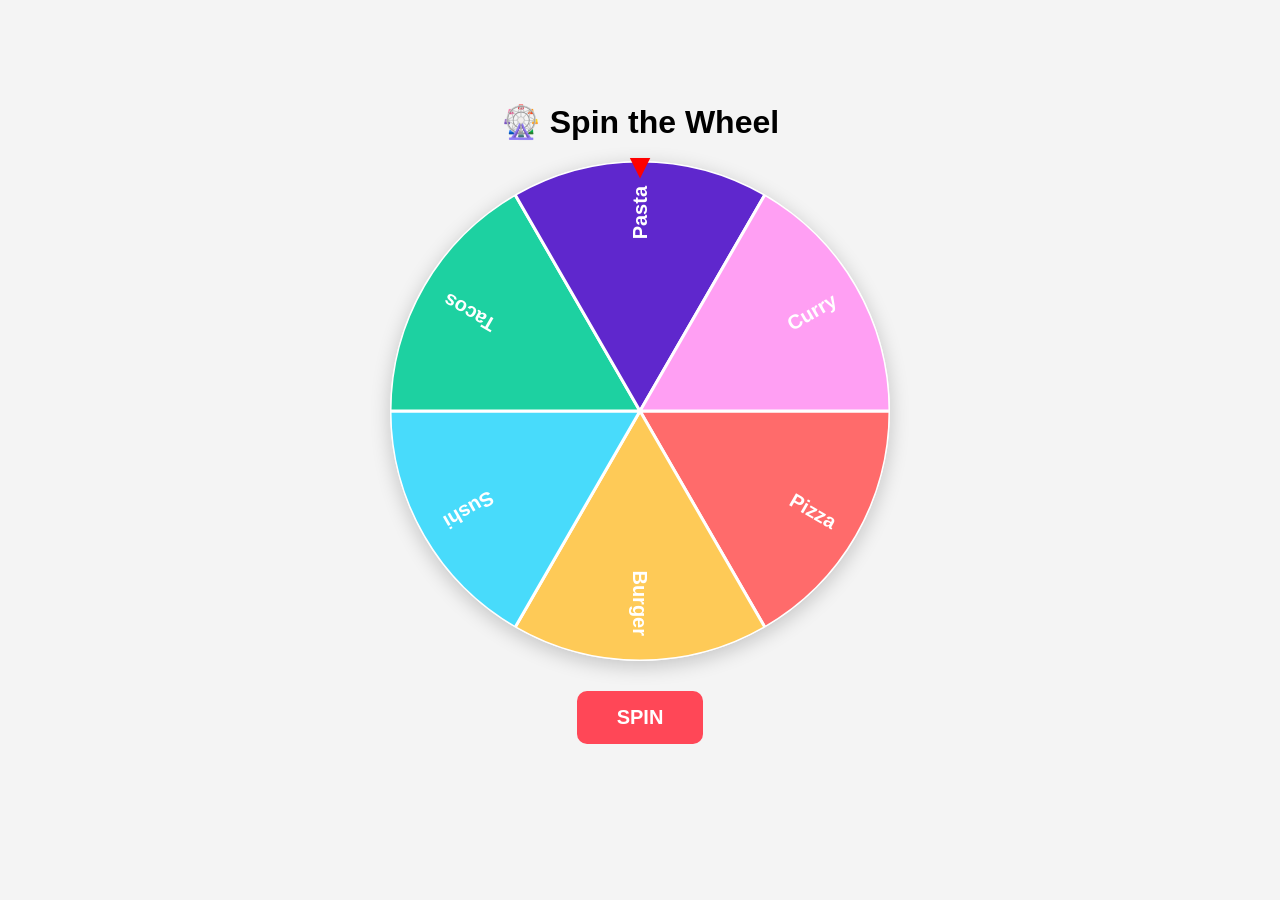
==== index.html @ 20410e54 "Add files via upload" ====
<!DOCTYPE html>
<html lang="en">
<head>
  <meta charset="UTF-8">
  <meta name="viewport" content="width=device-width, initial-scale=1.0">
  <title>Spin the Wheel</title>
  <link rel="stylesheet" href="style.css">
</head>
<body>

  <h1>🎡 Spin the Wheel</h1>

  <div class="wheel-container">
    <div id="pointer">▼</div>
    <canvas id="wheel" width="500" height="500"></canvas>
  </div>

  <button id="spinButton">SPIN</button>

  <h2 id="result"></h2>

  <script src="script.js"></script>
</body>
</html>
---- style.css ----
body {
  margin: 0;
  min-height: 100vh;
  display: flex;
  flex-direction: column;
  align-items: center;
  justify-content: center;
  font-family: Arial, sans-serif;
  background: #f4f4f4;
}

h1 {
  margin-bottom: 20px;
}

.wheel-container {
  position: relative;
}

canvas {
  display: block;
  border-radius: 50%;
  box-shadow: 0 5px 20px rgba(0, 0, 0, 0.2);
}

#pointer {
  position: absolute;
  top: -15px;
  left: 50%;
  transform: translateX(-50%);
  z-index: 2;
  font-size: 35px;
  color: red;
}

button {
  margin-top: 30px;
  padding: 15px 40px;
  border: none;
  border-radius: 10px;
  background: #ff4757;
  color: white;
  font-size: 20px;
  font-weight: bold;
  cursor: pointer;
}

button:hover {
  background: #e84118;
}

button:disabled {
  opacity: 0.5;
  cursor: not-allowed;
}

#result {
  min-height: 35px;
}
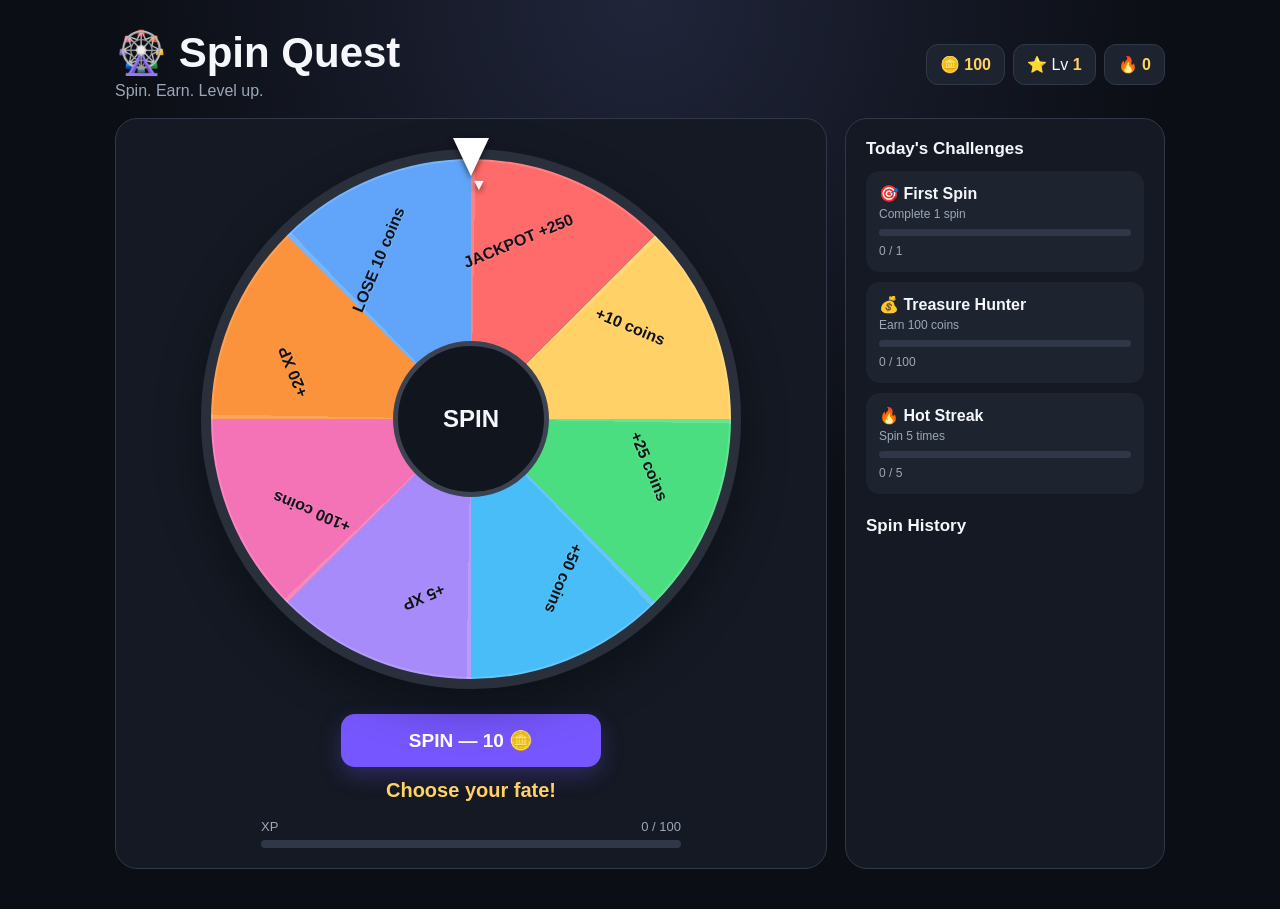
==== commit a4749185: "Add files via upload" ====
--- a/index.html
+++ b/index.html
@@ -1,24 +1,77 @@
-<!DOCTYPE html>
-<html lang="en">
-<head>
-  <meta charset="UTF-8">
-  <meta name="viewport" content="width=device-width, initial-scale=1.0">
-  <title>Spin the Wheel</title>
-  <link rel="stylesheet" href="style.css">
-</head>
-<body>
-
-  <h1>🎡 Spin the Wheel</h1>
-
-  <div class="wheel-container">
-    <div id="pointer">▼</div>
-    <canvas id="wheel" width="500" height="500"></canvas>
-  </div>
-
-  <button id="spinButton">SPIN</button>
-
-  <h2 id="result"></h2>
-
-  <script src="script.js"></script>
-</body>
-</html>+<!DOCTYPE html>
+<html lang="en">
+<head>
+  <meta charset="UTF-8">
+  <meta name="viewport" content="width=device-width, initial-scale=1.0">
+  <title>Spin Quest</title>
+  <link rel="stylesheet" href="style.css">
+</head>
+<body>
+  <main class="app">
+    <header class="topbar">
+      <div>
+        <h1>🎡 Spin Quest</h1>
+        <p>Spin. Earn. Level up.</p>
+      </div>
+      <div class="stats">
+        <div class="stat">🪙 <b id="coins">100</b></div>
+        <div class="stat">⭐ Lv <b id="level">1</b></div>
+        <div class="stat">🔥 <b id="streak">0</b></div>
+      </div>
+    </header>
+
+    <section class="game-grid">
+      <section class="panel wheel-panel">
+        <div class="wheel-wrap">
+          <div class="pointer">▼</div>
+          <div class="wheel" id="wheel" aria-label="Spin wheel">
+            <div class="labels" id="labels"></div>
+            <div class="wheel-center">SPIN</div>
+          </div>
+        </div>
+
+        <button id="spinButton" class="spin-button" type="button">
+          SPIN — 10 🪙
+        </button>
+
+        <div id="result" class="result" aria-live="polite">Choose your fate!</div>
+        <div class="xp-row">
+          <span>XP</span>
+          <span id="xpText">0 / 100</span>
+        </div>
+        <div class="xp-bar"><i id="xpBar"></i></div>
+      </section>
+
+      <aside class="panel side-panel">
+        <h2>Today's Challenges</h2>
+
+        <div class="challenge">
+          <div class="challenge-title">🎯 First Spin</div>
+          <div class="challenge-desc">Complete 1 spin</div>
+          <div class="progress"><i id="p1"></i></div>
+          <small id="t1">0 / 1</small>
+        </div>
+
+        <div class="challenge">
+          <div class="challenge-title">💰 Treasure Hunter</div>
+          <div class="challenge-desc">Earn 100 coins</div>
+          <div class="progress"><i id="p2"></i></div>
+          <small id="t2">0 / 100</small>
+        </div>
+
+        <div class="challenge">
+          <div class="challenge-title">🔥 Hot Streak</div>
+          <div class="challenge-desc">Spin 5 times</div>
+          <div class="progress"><i id="p3"></i></div>
+          <small id="t3">0 / 5</small>
+        </div>
+
+        <h2 class="history-heading">Spin History</h2>
+        <div id="history" class="history"></div>
+      </aside>
+    </section>
+  </main>
+
+  <script src="script.js"></script>
+</body>
+</html>
--- a/style.css
+++ b/style.css
@@ -1,59 +1,311 @@
-body {
-  margin: 0;
-  min-height: 100vh;
-  display: flex;
-  flex-direction: column;
-  align-items: center;
-  justify-content: center;
-  font-family: Arial, sans-serif;
-  background: #f4f4f4;
-}
-
-h1 {
-  margin-bottom: 20px;
-}
-
-.wheel-container {
-  position: relative;
-}
-
-canvas {
-  display: block;
-  border-radius: 50%;
-  box-shadow: 0 5px 20px rgba(0, 0, 0, 0.2);
-}
-
-#pointer {
-  position: absolute;
-  top: -15px;
-  left: 50%;
-  transform: translateX(-50%);
-  z-index: 2;
-  font-size: 35px;
-  color: red;
-}
-
-button {
-  margin-top: 30px;
-  padding: 15px 40px;
-  border: none;
-  border-radius: 10px;
-  background: #ff4757;
-  color: white;
-  font-size: 20px;
-  font-weight: bold;
-  cursor: pointer;
-}
-
-button:hover {
-  background: #e84118;
-}
-
-button:disabled {
-  opacity: 0.5;
-  cursor: not-allowed;
-}
-
-#result {
-  min-height: 35px;
-}+* {
+  box-sizing: border-box;
+}
+
+:root {
+  --bg: #0b0e14;
+  --panel: #151a24;
+  --card: #1d2430;
+  --border: #303949;
+  --text: #f5f7fb;
+  --muted: #9ca7b8;
+  --accent: #7657ff;
+  --gold: #ffd166;
+  --green: #4ade80;
+}
+
+body {
+  margin: 0;
+  min-height: 100vh;
+  background:
+    radial-gradient(circle at top, #20253a 0, var(--bg) 48%);
+  color: var(--text);
+  font-family: Arial, Helvetica, sans-serif;
+}
+
+.app {
+  width: min(1050px, 94%);
+  margin: 0 auto;
+  padding: 28px 0 40px;
+}
+
+.topbar {
+  display: flex;
+  justify-content: space-between;
+  gap: 20px;
+  align-items: center;
+  margin-bottom: 18px;
+}
+
+h1 {
+  margin: 0;
+  font-size: clamp(28px, 5vw, 42px);
+}
+
+.topbar p {
+  margin: 5px 0 0;
+  color: var(--muted);
+}
+
+.stats {
+  display: flex;
+  flex-wrap: wrap;
+  justify-content: flex-end;
+  gap: 8px;
+}
+
+.stat {
+  padding: 10px 13px;
+  background: var(--card);
+  border: 1px solid var(--border);
+  border-radius: 12px;
+}
+
+.stat b {
+  color: var(--gold);
+}
+
+.game-grid {
+  display: grid;
+  grid-template-columns: minmax(0, 1fr) 320px;
+  gap: 18px;
+}
+
+.panel {
+  background: rgba(21, 26, 36, 0.96);
+  border: 1px solid var(--border);
+  border-radius: 22px;
+  padding: 20px;
+}
+
+.wheel-panel {
+  display: flex;
+  flex-direction: column;
+  align-items: center;
+}
+
+.wheel-wrap {
+  position: relative;
+  width: min(100%, 560px);
+  aspect-ratio: 1;
+  padding: 10px;
+}
+
+.wheel {
+  position: relative;
+  width: 100%;
+  height: 100%;
+  border-radius: 50%;
+  border: 10px solid #292f3b;
+  background: conic-gradient(
+    #ff6b6b 0deg 45deg,
+    #ffd166 45deg 90deg,
+    #4ade80 90deg 135deg,
+    #48bdf8 135deg 180deg,
+    #a78bfa 180deg 225deg,
+    #f472b6 225deg 270deg,
+    #fb923c 270deg 315deg,
+    #60a5fa 315deg 360deg
+  );
+  box-shadow:
+    0 18px 45px rgba(0, 0, 0, .35),
+    inset 0 0 0 2px rgba(255,255,255,.15);
+  transition: transform 4.7s cubic-bezier(.12,.72,.18,1);
+}
+
+.wheel::before {
+  content: "";
+  position: absolute;
+  inset: 0;
+  border-radius: 50%;
+  background: repeating-conic-gradient(
+    rgba(255,255,255,.16) 0deg 1deg,
+    transparent 1deg 45deg
+  );
+}
+
+.wheel-center {
+  position: absolute;
+  inset: 35%;
+  display: grid;
+  place-items: center;
+  border-radius: 50%;
+  background: #11151e;
+  border: 5px solid #3b4352;
+  font-size: clamp(14px, 3vw, 24px);
+  font-weight: 900;
+  z-index: 2;
+}
+
+.labels {
+  position: absolute;
+  inset: 0;
+  z-index: 3;
+}
+
+.label {
+  position: absolute;
+  left: 50%;
+  top: 50%;
+  width: 43%;
+  text-align: center;
+  transform-origin: 0 0;
+  font-size: clamp(10px, 2vw, 16px);
+  font-weight: 900;
+  color: #10131a;
+  text-shadow: 0 1px rgba(255,255,255,.2);
+}
+
+.pointer {
+  position: absolute;
+  top: -1px;
+  left: 50%;
+  transform: translateX(-50%);
+  z-index: 10;
+  width: 0;
+  height: 0;
+  border-left: 18px solid transparent;
+  border-right: 18px solid transparent;
+  border-top: 38px solid white;
+  filter: drop-shadow(0 3px 3px rgba(0,0,0,.55));
+}
+
+.spin-button {
+  margin-top: 15px;
+  min-width: 260px;
+  padding: 15px 25px;
+  border: 0;
+  border-radius: 14px;
+  background: var(--accent);
+  color: white;
+  font-size: 19px;
+  font-weight: 900;
+  cursor: pointer;
+  box-shadow: 0 8px 22px rgba(118,87,255,.28);
+}
+
+.spin-button:hover:not(:disabled) {
+  filter: brightness(1.12);
+  transform: translateY(-1px);
+}
+
+.spin-button:disabled {
+  opacity: .5;
+  cursor: not-allowed;
+}
+
+.result {
+  min-height: 32px;
+  margin-top: 12px;
+  text-align: center;
+  color: var(--gold);
+  font-size: 20px;
+  font-weight: 900;
+}
+
+.xp-row {
+  width: min(100%, 420px);
+  display: flex;
+  justify-content: space-between;
+  color: var(--muted);
+  font-size: 13px;
+  margin-top: 8px;
+}
+
+.xp-bar {
+  width: min(100%, 420px);
+  height: 8px;
+  margin-top: 6px;
+  background: #303746;
+  border-radius: 20px;
+  overflow: hidden;
+}
+
+.xp-bar i {
+  display: block;
+  width: 0;
+  height: 100%;
+  background: var(--gold);
+  transition: width .3s ease;
+}
+
+h2 {
+  margin: 0 0 12px;
+  font-size: 17px;
+}
+
+.challenge {
+  padding: 13px;
+  margin-bottom: 10px;
+  border-radius: 14px;
+  background: var(--card);
+}
+
+.challenge-title {
+  font-weight: 900;
+}
+
+.challenge-desc,
+.challenge small {
+  color: var(--muted);
+  font-size: 12px;
+}
+
+.challenge-desc {
+  margin: 4px 0 8px;
+}
+
+.progress {
+  height: 7px;
+  background: #303746;
+  border-radius: 20px;
+  overflow: hidden;
+  margin-bottom: 5px;
+}
+
+.progress i {
+  display: block;
+  width: 0;
+  height: 100%;
+  background: var(--green);
+  transition: width .3s ease;
+}
+
+.history-heading {
+  margin-top: 22px;
+}
+
+.history {
+  max-height: 230px;
+  overflow-y: auto;
+}
+
+.history div {
+  padding: 9px 0;
+  border-bottom: 1px solid var(--border);
+  color: var(--muted);
+  font-size: 13px;
+}
+
+@media (max-width: 760px) {
+  .topbar {
+    align-items: flex-start;
+    flex-direction: column;
+  }
+
+  .stats {
+    justify-content: flex-start;
+  }
+
+  .game-grid {
+    grid-template-columns: 1fr;
+  }
+
+  .panel {
+    padding: 14px;
+  }
+
+  .spin-button {
+    width: 100%;
+  }
+}
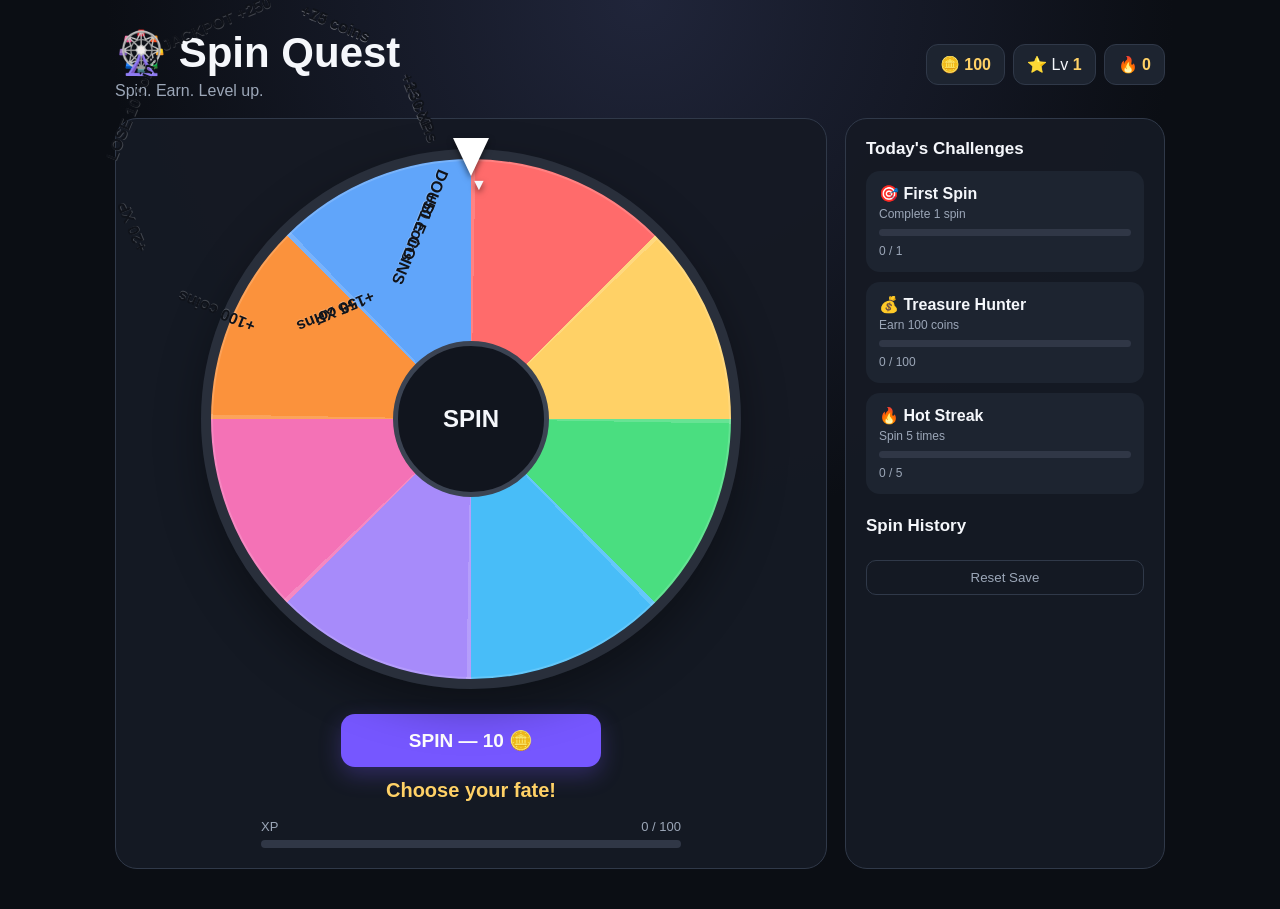
==== commit 6e7f20fb: "Add files via upload" ====
--- a/index.html
+++ b/index.html
@@ -68,6 +68,7 @@
 
         <h2 class="history-heading">Spin History</h2>
         <div id="history" class="history"></div>
+        <button id="resetButton" class="reset-button" type="button">Reset Save</button>
       </aside>
     </section>
   </main>
--- a/style.css
+++ b/style.css
@@ -145,15 +145,15 @@
 
 .label {
   position: absolute;
-  left: 50%;
-  top: 50%;
-  width: 43%;
+  width: 25%;
+  transform: translate(-50%, -50%);
   text-align: center;
-  transform-origin: 0 0;
   font-size: clamp(10px, 2vw, 16px);
+  line-height: 1.05;
   font-weight: 900;
   color: #10131a;
   text-shadow: 0 1px rgba(255,255,255,.2);
+  pointer-events: none;
 }
 
 .pointer {
@@ -309,3 +309,38 @@
     width: 100%;
   }
 }
+
+.milestones {
+  display: grid;
+  gap: 7px;
+  margin-bottom: 8px;
+}
+
+.milestone {
+  padding: 8px 10px;
+  border-radius: 10px;
+  background: var(--card);
+  color: var(--muted);
+  font-size: 12px;
+}
+
+.milestone.unlocked {
+  color: var(--gold);
+  border: 1px solid rgba(255,209,102,.35);
+}
+
+.reset-button {
+  width: 100%;
+  margin-top: 12px;
+  padding: 9px;
+  border: 1px solid var(--border);
+  border-radius: 10px;
+  background: transparent;
+  color: var(--muted);
+  cursor: pointer;
+}
+
+.reset-button:hover {
+  color: white;
+  background: #242b38;
+}
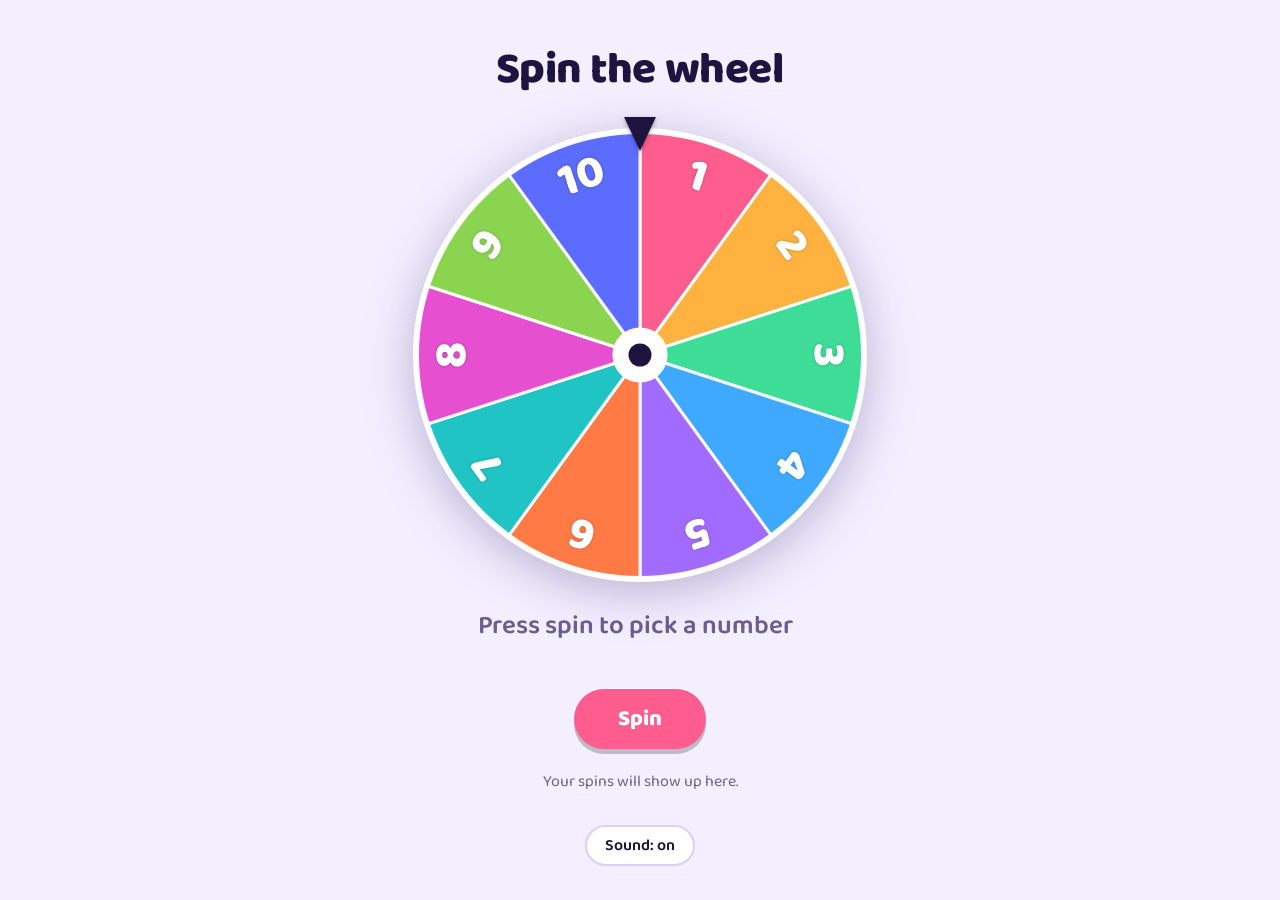
==== commit 480d0c6c: "Add files via upload" ====
--- a/index.html
+++ b/index.html
@@ -1,78 +1,178 @@
-<!DOCTYPE html>
-<html lang="en">
-<head>
-  <meta charset="UTF-8">
-  <meta name="viewport" content="width=device-width, initial-scale=1.0">
-  <title>Spin Quest</title>
-  <link rel="stylesheet" href="style.css">
-</head>
-<body>
-  <main class="app">
-    <header class="topbar">
-      <div>
-        <h1>🎡 Spin Quest</h1>
-        <p>Spin. Earn. Level up.</p>
-      </div>
-      <div class="stats">
-        <div class="stat">🪙 <b id="coins">100</b></div>
-        <div class="stat">⭐ Lv <b id="level">1</b></div>
-        <div class="stat">🔥 <b id="streak">0</b></div>
-      </div>
-    </header>
-
-    <section class="game-grid">
-      <section class="panel wheel-panel">
-        <div class="wheel-wrap">
-          <div class="pointer">▼</div>
-          <div class="wheel" id="wheel" aria-label="Spin wheel">
-            <div class="labels" id="labels"></div>
-            <div class="wheel-center">SPIN</div>
-          </div>
-        </div>
-
-        <button id="spinButton" class="spin-button" type="button">
-          SPIN — 10 🪙
-        </button>
-
-        <div id="result" class="result" aria-live="polite">Choose your fate!</div>
-        <div class="xp-row">
-          <span>XP</span>
-          <span id="xpText">0 / 100</span>
-        </div>
-        <div class="xp-bar"><i id="xpBar"></i></div>
-      </section>
-
-      <aside class="panel side-panel">
-        <h2>Today's Challenges</h2>
-
-        <div class="challenge">
-          <div class="challenge-title">🎯 First Spin</div>
-          <div class="challenge-desc">Complete 1 spin</div>
-          <div class="progress"><i id="p1"></i></div>
-          <small id="t1">0 / 1</small>
-        </div>
-
-        <div class="challenge">
-          <div class="challenge-title">💰 Treasure Hunter</div>
-          <div class="challenge-desc">Earn 100 coins</div>
-          <div class="progress"><i id="p2"></i></div>
-          <small id="t2">0 / 100</small>
-        </div>
-
-        <div class="challenge">
-          <div class="challenge-title">🔥 Hot Streak</div>
-          <div class="challenge-desc">Spin 5 times</div>
-          <div class="progress"><i id="p3"></i></div>
-          <small id="t3">0 / 5</small>
-        </div>
-
-        <h2 class="history-heading">Spin History</h2>
-        <div id="history" class="history"></div>
-        <button id="resetButton" class="reset-button" type="button">Reset Save</button>
-      </aside>
-    </section>
-  </main>
-
-  <script src="script.js"></script>
-</body>
-</html>
+<!DOCTYPE html>
+<html lang="en">
+<head>
+<meta charset="utf-8">
+<meta name="viewport" content="width=device-width, initial-scale=1, viewport-fit=cover">
+<title>Spin the Wheel 1–10</title>
+<link rel="preconnect" href="https://fonts.googleapis.com">
+<link rel="preconnect" href="https://fonts.gstatic.com" crossorigin>
+<link href="https://fonts.googleapis.com/css2?family=Baloo+2:wght@600;800&display=swap" rel="stylesheet">
+<style>
+:root{
+  --bg:#f3efff; --ink:#1d1440; --muted:#6a5f8f; --panel:#ffffff; --accent:#ff5d8f; --accent-ink:#ffffff; --line:#d9d0f5;
+  box-sizing:border-box;
+  padding-top:env(safe-area-inset-top,0px);
+  padding-bottom:env(safe-area-inset-bottom,0px);
+}
+@media (prefers-color-scheme:dark){
+  :root:not([data-theme="light"]){--bg:#150f2e; --ink:#f4efff; --muted:#a99fd1; --panel:#231a45; --line:#3a2d6b;}
+}
+:root[data-theme="dark"]{--bg:#150f2e; --ink:#f4efff; --muted:#a99fd1; --panel:#231a45; --line:#3a2d6b;}
+*{box-sizing:border-box}
+html{scroll-padding-top:env(safe-area-inset-top,0px)}
+body{
+  margin:0; min-height:100vh; background:var(--bg); color:var(--ink);
+  font-family:"Baloo 2",system-ui,-apple-system,"Segoe UI",Roboto,sans-serif;
+  display:flex; flex-direction:column; align-items:center; justify-content:center;
+  gap:20px; padding:24px 16px;
+}
+h1{margin:0; font-size:clamp(28px,6vw,44px); font-weight:800; letter-spacing:-.01em}
+.stage{position:relative; width:min(88vw,460px); aspect-ratio:1}
+canvas{width:100%; height:100%; display:block; cursor:pointer; border-radius:50%; filter:drop-shadow(0 10px 24px rgba(40,20,90,.28))}
+.pointer{
+  position:absolute; left:50%; top:-8px; transform:translateX(-50%);
+  width:0; height:0; border-left:16px solid transparent; border-right:16px solid transparent;
+  border-top:34px solid var(--ink); filter:drop-shadow(0 2px 2px rgba(0,0,0,.3)); pointer-events:none;
+}
+.result{
+  min-height:64px; font-size:clamp(20px,4vw,26px); font-weight:600; color:var(--muted);
+  display:flex; align-items:baseline; gap:10px;
+}
+.result b{font-size:clamp(44px,9vw,64px); font-weight:800; color:var(--ink); line-height:1}
+button.spin{
+  font:inherit; font-size:22px; font-weight:800; padding:12px 44px; border:0; border-radius:999px;
+  background:var(--accent); color:var(--accent-ink); cursor:pointer; box-shadow:0 5px 0 rgba(0,0,0,.22);
+  transition:transform .08s, box-shadow .08s;
+}
+button.spin:active:not(:disabled){transform:translateY(3px); box-shadow:0 2px 0 rgba(0,0,0,.22)}
+button.spin:disabled{opacity:.55; cursor:default}
+button:focus-visible,canvas:focus-visible{outline:3px solid var(--ink); outline-offset:4px}
+.history{display:flex; flex-wrap:wrap; gap:8px; justify-content:center; max-width:460px; min-height:36px}
+.history span{
+  min-width:36px; height:36px; padding:0 8px; display:grid; place-items:center; border-radius:10px;
+  background:var(--panel); border:2px solid var(--line); font-weight:800;
+}
+.history:empty::before{content:"Your spins will show up here."; color:var(--muted); font-size:16px}
+button.mute{
+  font:inherit; font-size:16px; font-weight:600; padding:6px 18px; border-radius:999px;
+  border:2px solid var(--line); background:var(--panel); color:var(--ink); cursor:pointer;
+}
+</style>
+</head>
+<body>
+<h1>Spin the wheel</h1>
+<div class="stage">
+  <canvas id="wheel" tabindex="0" aria-label="Wheel with numbers 1 to 10. Press to spin."></canvas>
+  <div class="pointer"></div>
+</div>
+<div class="result" aria-live="polite"><span id="label">Press spin to pick a number</span><b id="num"></b></div>
+<button class="spin" id="spin">Spin</button>
+<div class="history" id="history" aria-label="Previous spins"></div>
+<button class="mute" id="mute" aria-pressed="true">Sound: on</button>
+
+<script>
+(function(){
+  var N=10, SEG=2*Math.PI/N, TAU=2*Math.PI;
+  var COLORS=["#ff5d8f","#ffb23f","#3ddc97","#3fa9ff","#a26bff","#ff7a45","#20c4c4","#e64fd0","#8bd450","#5b6cff"];
+  var canvas=document.getElementById("wheel"), ctx=canvas.getContext("2d");
+  var spinBtn=document.getElementById("spin"), num=document.getElementById("num"),
+      label=document.getElementById("label"), hist=document.getElementById("history");
+  var rot=0, spinning=false, size=0, lastIdx=0;
+  var audio=null, soundOn=true;
+  var reduce=window.matchMedia("(prefers-reduced-motion: reduce)").matches;
+
+  function mod(a,b){return ((a%b)+b)%b}
+  function segAt(){return Math.floor(mod(-rot,TAU)/SEG)}
+
+  function getAudio(){
+    if(!audio){var AC=window.AudioContext||window.webkitAudioContext; if(AC) audio=new AC();}
+    if(audio&&audio.state==="suspended") audio.resume();
+    return audio;
+  }
+  function tone(freq,dur,type,vol,delay){
+    if(!soundOn) return;
+    var a=getAudio(); if(!a) return;
+    var t=a.currentTime+(delay||0), o=a.createOscillator(), g=a.createGain();
+    o.type=type; o.frequency.value=freq;
+    g.gain.setValueAtTime(0.0001,t);
+    g.gain.exponentialRampToValueAtTime(vol,t+0.005);
+    g.gain.exponentialRampToValueAtTime(0.0001,t+dur);
+    o.connect(g); g.connect(a.destination); o.start(t); o.stop(t+dur+0.02);
+  }
+  function tick(){tone(900,0.05,"triangle",0.18)}
+  function chime(){[523,659,784,1047].forEach(function(f,i){tone(f,0.35,"sine",0.22,i*0.13)})}
+
+  function resize(){
+    var dpr=window.devicePixelRatio||1, w=canvas.clientWidth;
+    size=w; canvas.width=w*dpr; canvas.height=w*dpr;
+    ctx.setTransform(dpr,0,0,dpr,0,0);
+    draw();
+  }
+
+  function draw(){
+    var c=size/2, R=c-6;
+    ctx.clearRect(0,0,size,size);
+    for(var i=0;i<N;i++){
+      var a0=-Math.PI/2+rot+i*SEG, a1=a0+SEG;
+      ctx.beginPath(); ctx.moveTo(c,c); ctx.arc(c,c,R,a0,a1); ctx.closePath();
+      ctx.fillStyle=COLORS[i]; ctx.fill();
+      ctx.lineWidth=3; ctx.strokeStyle="rgba(255,255,255,.9)"; ctx.stroke();
+      ctx.save();
+      ctx.translate(c,c); ctx.rotate(a0+SEG/2+Math.PI/2);
+      ctx.textAlign="center"; ctx.textBaseline="middle";
+      ctx.fillStyle="#fff"; ctx.font="800 "+Math.round(size*0.1)+"px 'Baloo 2',system-ui,sans-serif";
+      ctx.shadowColor="rgba(0,0,0,.25)"; ctx.shadowBlur=3;
+      ctx.fillText(String(i+1),0,-(R-size*0.09));
+      ctx.restore();
+    }
+    ctx.beginPath(); ctx.arc(c,c,R,0,TAU); ctx.lineWidth=6; ctx.strokeStyle="rgba(255,255,255,.95)"; ctx.stroke();
+    ctx.beginPath(); ctx.arc(c,c,size*0.06,0,TAU); ctx.fillStyle="#fff"; ctx.fill();
+    ctx.beginPath(); ctx.arc(c,c,size*0.025,0,TAU); ctx.fillStyle="#1d1440"; ctx.fill();
+  }
+
+  function spin(){
+    if(spinning) return;
+    spinning=true; spinBtn.disabled=true; num.textContent=""; label.textContent="Spinning…";
+    if(soundOn) getAudio();
+    lastIdx=segAt();
+    var winner=Math.floor(Math.random()*N);
+    var jitter=(Math.random()-.5)*SEG*0.7;
+    var target=-((winner+.5)*SEG+jitter);
+    var start=rot, extra=(reduce?1:5+Math.floor(Math.random()*3))*TAU;
+    var delta=mod(target-start,TAU)+extra;
+    var dur=reduce?600:4600, t0=null;
+    function step(t){
+      if(t0===null) t0=t;
+      var p=Math.min((t-t0)/dur,1), e=1-Math.pow(1-p,4);
+      rot=start+delta*e; draw();
+      var idx=segAt(); if(idx!==lastIdx){lastIdx=idx; tick();}
+      if(p<1){requestAnimationFrame(step)} else finish(winner);
+    }
+    requestAnimationFrame(step);
+  }
+
+  function finish(winner){
+    rot=mod(rot,TAU); spinning=false; spinBtn.disabled=false;
+    label.textContent="You got"; num.textContent=winner+1;
+    chime();
+    var chip=document.createElement("span"); chip.textContent=winner+1;
+    hist.insertBefore(chip,hist.firstChild);
+    while(hist.children.length>10) hist.removeChild(hist.lastChild);
+  }
+
+  var muteBtn=document.getElementById("mute");
+  muteBtn.addEventListener("click",function(){
+    soundOn=!soundOn;
+    muteBtn.textContent="Sound: "+(soundOn?"on":"off");
+    muteBtn.setAttribute("aria-pressed",String(soundOn));
+  });
+  spinBtn.addEventListener("click",spin);
+  canvas.addEventListener("click",spin);
+  canvas.addEventListener("keydown",function(e){if(e.key==="Enter"||e.key===" "){e.preventDefault();spin()}});
+  window.addEventListener("resize",resize);
+  if(document.fonts&&document.fonts.ready) document.fonts.ready.then(draw);
+  resize();
+})();
+</script>
+</body>
+</html>
